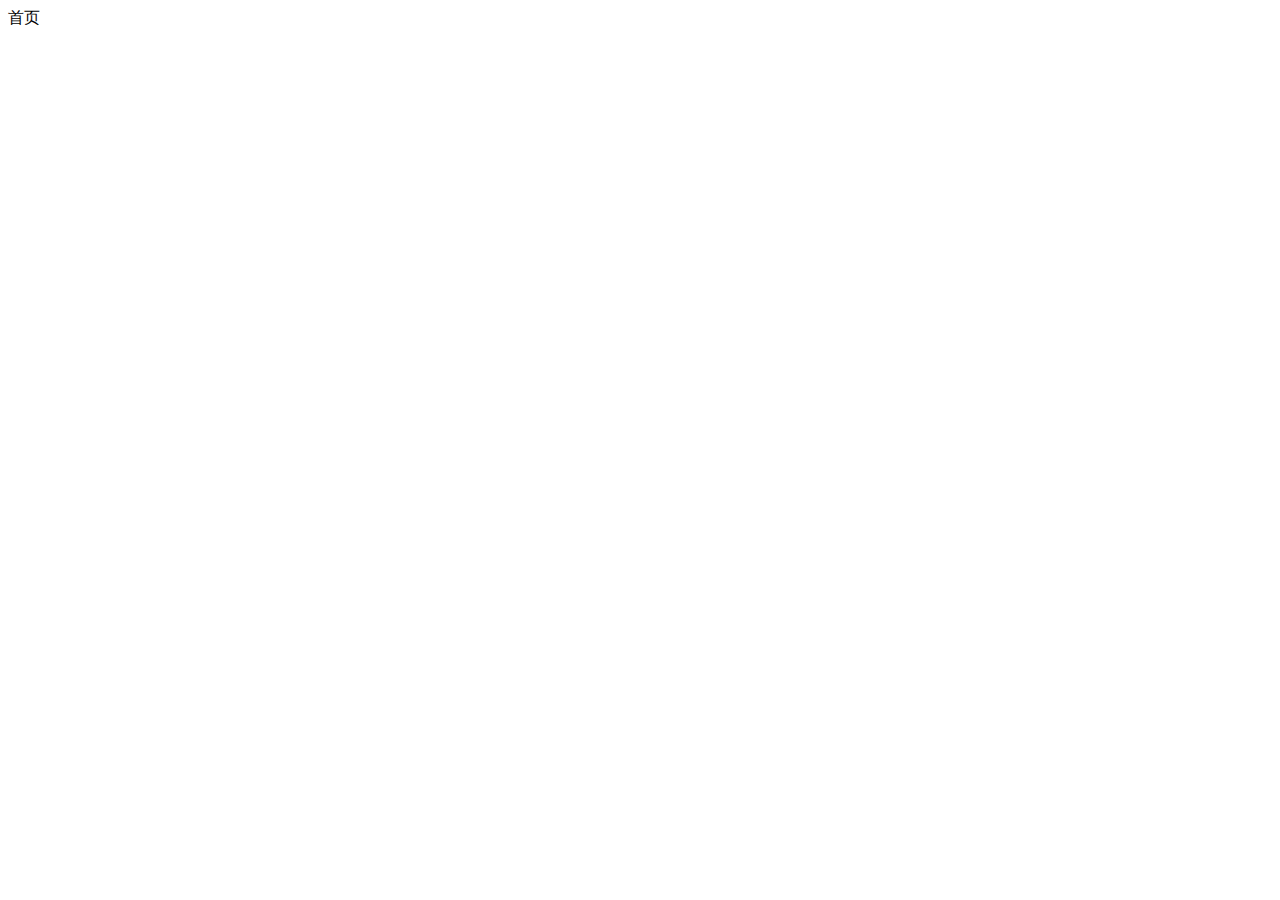
==== public/back1/index.html @ 12dce704 "初始化页面" ====
<!DOCTYPE html>
<html lang="en">

<head>
    <meta charset="UTF-8">
    <meta name="viewport" content="width=device-width, initial-scale=1.0">
    <meta http-equiv="X-UA-Compatible" content="ie=edge">
    <title>Document</title>
</head>

<body>
    <div>
        首页
    </div>
</body>

</html>
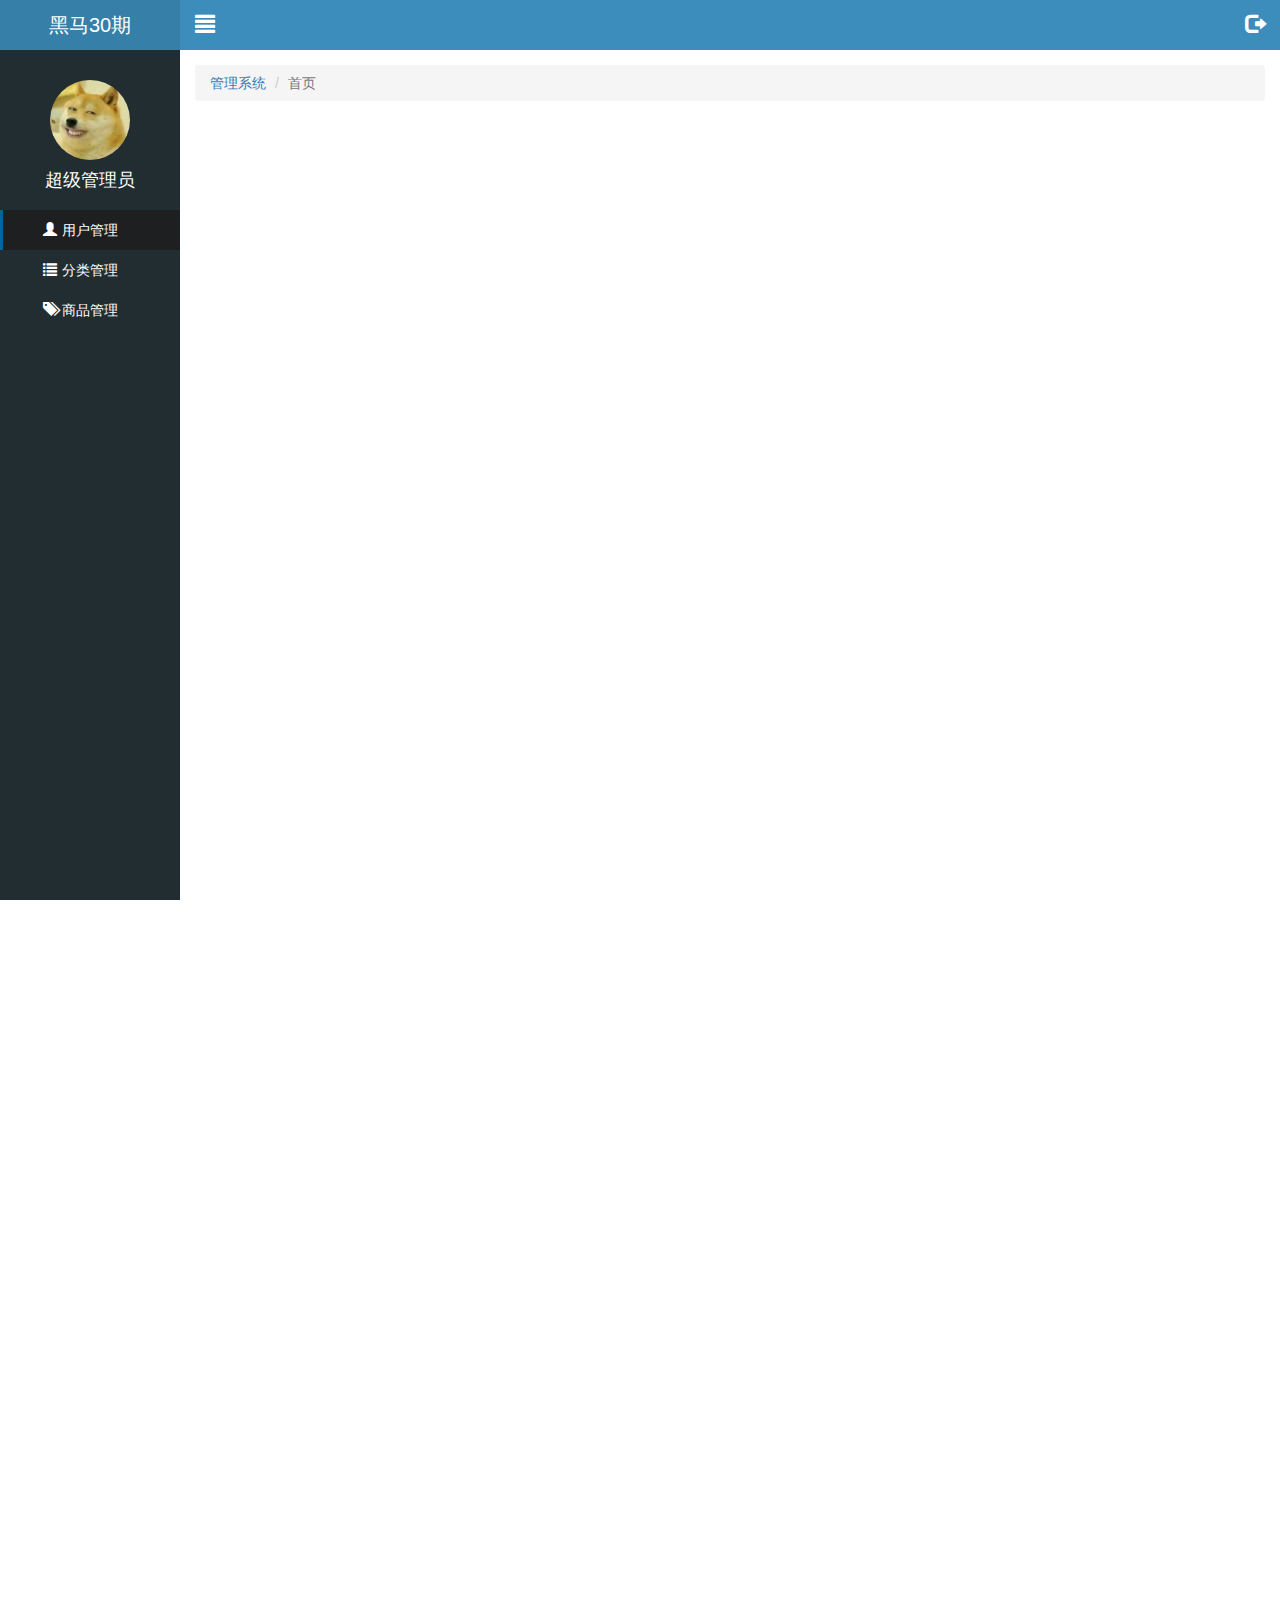
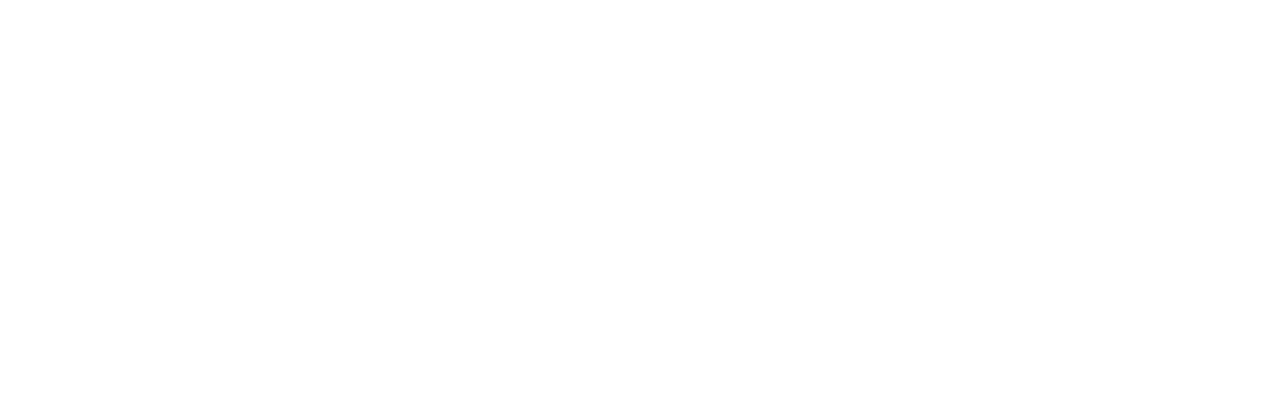
==== commit dfc8d70f: "首页公共部分完成" ====
--- a/public/back1/index.html
+++ b/public/back1/index.html
@@ -5,13 +5,76 @@
     <meta charset="UTF-8">
     <meta name="viewport" content="width=device-width, initial-scale=1.0">
     <meta http-equiv="X-UA-Compatible" content="ie=edge">
-    <title>Document</title>
+    <link rel="stylesheet" href="./lib/bootstrap/css/bootstrap.min.css">
+    <link rel="stylesheet" href="./lib/bootstrap-validator/css/bootstrapValidator.min.css">
+    <link rel="stylesheet" href="./css/common.css">
+    <link rel="stylesheet" href="./lib/nprogress/nprogress.css">
+    <title>乐淘商城</title>
 </head>
 
 <body>
-    <div>
-        首页
+    <div class="lt-aside">
+        <div class="title">
+            <a href="#">黑马30期</a>
+        </div>
+        <div class="user">
+            <img src="./images/02.jpg" alt="">
+            <p>超级管理员</p>
+        </div>
+        <div class="nav">
+            <ul>
+                <li><a href="#" class="current"><i class="glyphicon glyphicon-user"></i><span>用户管理</span></a></li>
+                <li>
+                    <a href="javascript:;" class="category"><i class="glyphicon glyphicon-list"></i><span>分类管理</span></a>
+                    <div class="classify">
+                        <a href="#" class="first">一级分类</a>
+                        <a href="#" class="second">二级分类</a>
+                    </div>
+                </li>
+                <li><a href="#"><i class="glyphicon glyphicon-tags"></i><span>商品管理</span></a></li>
+            </ul>
+        </div>
     </div>
+    <div class="lt-main">
+        <div class="lt-topbar">
+            <a href="javascript:;" class="pull-left">
+                <i class="glyphicon glyphicon-align-justify"></i>
+            </a>
+            <a href="javascript:;" class="pull-right">
+                <i class="glyphicon glyphicon-log-out"></i>
+            </a>
+        </div>
+        <div class="container-fluid">
+            <ol class="breadcrumb">
+                <li><a href="#">管理系统</a></li>
+                <li class="active">首页</li>
+            </ol>
+        </div>
+    </div>
+    <!-- 模态框 -->
+    <div class="modal fade" tabindex="-1" id="myModal">
+        <div class="modal-dialog modal-sm">
+            <div class="modal-content">
+                <div class="modal-header">
+                    <button type="button" class="close" data-dismiss="modal">&times;</span></button>
+                    <h4 class="modal-title">温馨提示</h4>
+                </div>
+                <div class="modal-body">
+                    <p><i class="glyphicon glyphicon-info-sign"></i><span>您确定要推出后台管理系统吗？</span></p>
+                </div>
+                <div class="modal-footer">
+                    <button type="button" class="btn btn-default" data-dismiss="modal">取消</button>
+                    <button type="button" class="btn btn-primary btn-out">退出</button>
+                </div>
+            </div>
+        </div>
+    </div>
+    <script src="./lib/jquery/jquery.min.js"></script>
+    <script src="./lib/bootstrap/js/bootstrap.min.js"></script>
+    <script src="./lib/bootstrap-validator/js/bootstrapValidator.min.js"></script>
+    <script src="./lib/nprogress/nprogress.js"></script>
+    <script src="./js/islogin.js"></script>
+    <script src="./js/common.js"></script>
 </body>
 
 </html>--- a/public/back1/lib/bootstrap-validator/css/bootstrapValidator.min.css
+++ b/public/back1/lib/bootstrap-validator/css/bootstrapValidator.min.css
@@ -0,0 +1,11 @@
+/*!
+ * BootstrapValidator (http://bootstrapvalidator.com)
+ * The best jQuery plugin to validate form fields. Designed to use with Bootstrap 3
+ *
+ * @version     v0.5.1, built on 2014-08-22 4:55:09 PM
+ * @author      https://twitter.com/nghuuphuoc
+ * @copyright   (c) 2013 - 2014 Nguyen Huu Phuoc
+ * @license     MIT
+ */
+
+.bv-form .help-block{margin-bottom:0}.bv-form .tooltip-inner{text-align:left}.nav-tabs li.bv-tab-success>a{color:#3c763d}.nav-tabs li.bv-tab-error>a{color:#a94442}--- a/public/back1/css/common.css
+++ b/public/back1/css/common.css
@@ -0,0 +1,150 @@
+.login-body {
+    background-color: #222D32;
+}
+
+.mt-150 {
+    margin-top: 150px;
+}
+
+a:link,
+a:visited,
+a:hover,
+a:active {
+    text-decoration: none;
+}
+
+ul,
+ol {
+    list-style: none;
+    margin: 0;
+    padding: 0;
+}
+
+.panel {
+    padding: 0;
+    border: none;
+}
+
+.panel .panel-heading {
+    background-color: #337AB7;
+    font-size: 20px;
+    height: 60px;
+    line-height: 40px;
+    text-align: center;
+    color: white;
+}
+
+/* 左侧边栏 */
+.lt-aside {
+    width: 180px;
+    height: 100%;
+    background-color: #222D32;
+    position: fixed;
+    top: 0;
+    left: 0;
+    z-index: 999;
+    transition: all 1s;
+}
+
+.lt-aside.hidemenu {
+    left: -180px;
+}
+
+.lt-aside .title a {
+    display: block;
+    width: 100%;
+    height: 50px;
+    line-height: 50px;
+    color: white;
+    font-size: 20px;
+    text-align: center;
+    margin-bottom: 30px;
+    background-color: #367FA9;
+}
+
+.lt-aside .user img {
+    width: 80px;
+    height: 80px;
+    border-radius: 50%;
+    margin: 0px auto;
+    display: block;
+}
+
+.lt-aside .user p {
+    font-size: 18px;
+    color: white;
+    text-align: center;
+    height: 40px;
+    line-height: 40px;
+}
+
+.lt-aside .nav ul li a {
+    height: 40px;
+    line-height: 40px;
+    color: white;
+    display: block;
+    padding-left: 40px;
+    border-left: 3px solid transparent;
+}
+
+.lt-aside .nav ul li a span {
+    margin-left: 5px;
+}
+
+.lt-aside .nav ul li a.current {
+    background-color: #1D1F21;
+    border-left: 3px solid #006699;
+}
+
+.lt-aside .nav ul li .first,
+.lt-aside .nav ul li .second {
+    padding-left: 60px;
+}
+
+.lt-aside .nav ul li .classify {
+    display: none;
+}
+
+/* 右边主体部分 */
+.lt-main {
+    padding-left: 180px;
+    height: 2000px;
+    padding-top: 50px;
+    transition: all 1s;
+}
+
+.lt-main .lt-topbar {
+    width: 100%;
+    height: 50px;
+    background-color: #3C8DBC;
+    position: fixed;
+    top: 0;
+    left: 0;
+    padding-left: 180px;
+    transition: all 1s;
+}
+
+.lt-main .lt-topbar.hidemenu {
+    padding-left: 0;
+}
+
+.lt-main .lt-topbar a {
+    width: 50px;
+    height: 50px;
+    text-align: center;
+    line-height: 50px;
+    font-size: 20px;
+    color: white;
+}
+
+.lt-main.hidemenu {
+    padding-left: 0;
+}
+
+.lt-main .container-fluid .breadcrumb {
+    margin-top: 15px;
+}
+
+.modal-body p {
+    color: red;
+}--- a/public/back1/lib/nprogress/nprogress.css
+++ b/public/back1/lib/nprogress/nprogress.css
@@ -0,0 +1,74 @@
+/* Make clicks pass-through */
+#nprogress {
+  pointer-events: none;
+}
+
+#nprogress .bar {
+  background: greenyellow;
+
+  position: fixed;
+  z-index: 10000;
+  top: 0;
+  left: 0;
+
+  width: 100%;
+  height: 2px;
+}
+
+/* Fancy blur effect */
+#nprogress .peg {
+  display: block;
+  position: absolute;
+  right: 0px;
+  width: 100px;
+  height: 100%;
+  box-shadow: 0 0 10px #29d, 0 0 5px #29d;
+  opacity: 1.0;
+
+  -webkit-transform: rotate(3deg) translate(0px, -4px);
+      -ms-transform: rotate(3deg) translate(0px, -4px);
+          transform: rotate(3deg) translate(0px, -4px);
+}
+
+/* Remove these to get rid of the spinner */
+#nprogress .spinner {
+  display: block;
+  position: fixed;
+  z-index: 1031;
+  top: 15px;
+  right: 15px;
+}
+
+#nprogress .spinner-icon {
+  width: 18px;
+  height: 18px;
+  box-sizing: border-box;
+
+  border: solid 2px transparent;
+  border-top-color: #29d;
+  border-left-color: #29d;
+  border-radius: 50%;
+
+  -webkit-animation: nprogress-spinner 400ms linear infinite;
+          animation: nprogress-spinner 400ms linear infinite;
+}
+
+.nprogress-custom-parent {
+  overflow: hidden;
+  position: relative;
+}
+
+.nprogress-custom-parent #nprogress .spinner,
+.nprogress-custom-parent #nprogress .bar {
+  position: absolute;
+}
+
+@-webkit-keyframes nprogress-spinner {
+  0%   { -webkit-transform: rotate(0deg); }
+  100% { -webkit-transform: rotate(360deg); }
+}
+@keyframes nprogress-spinner {
+  0%   { transform: rotate(0deg); }
+  100% { transform: rotate(360deg); }
+}
+
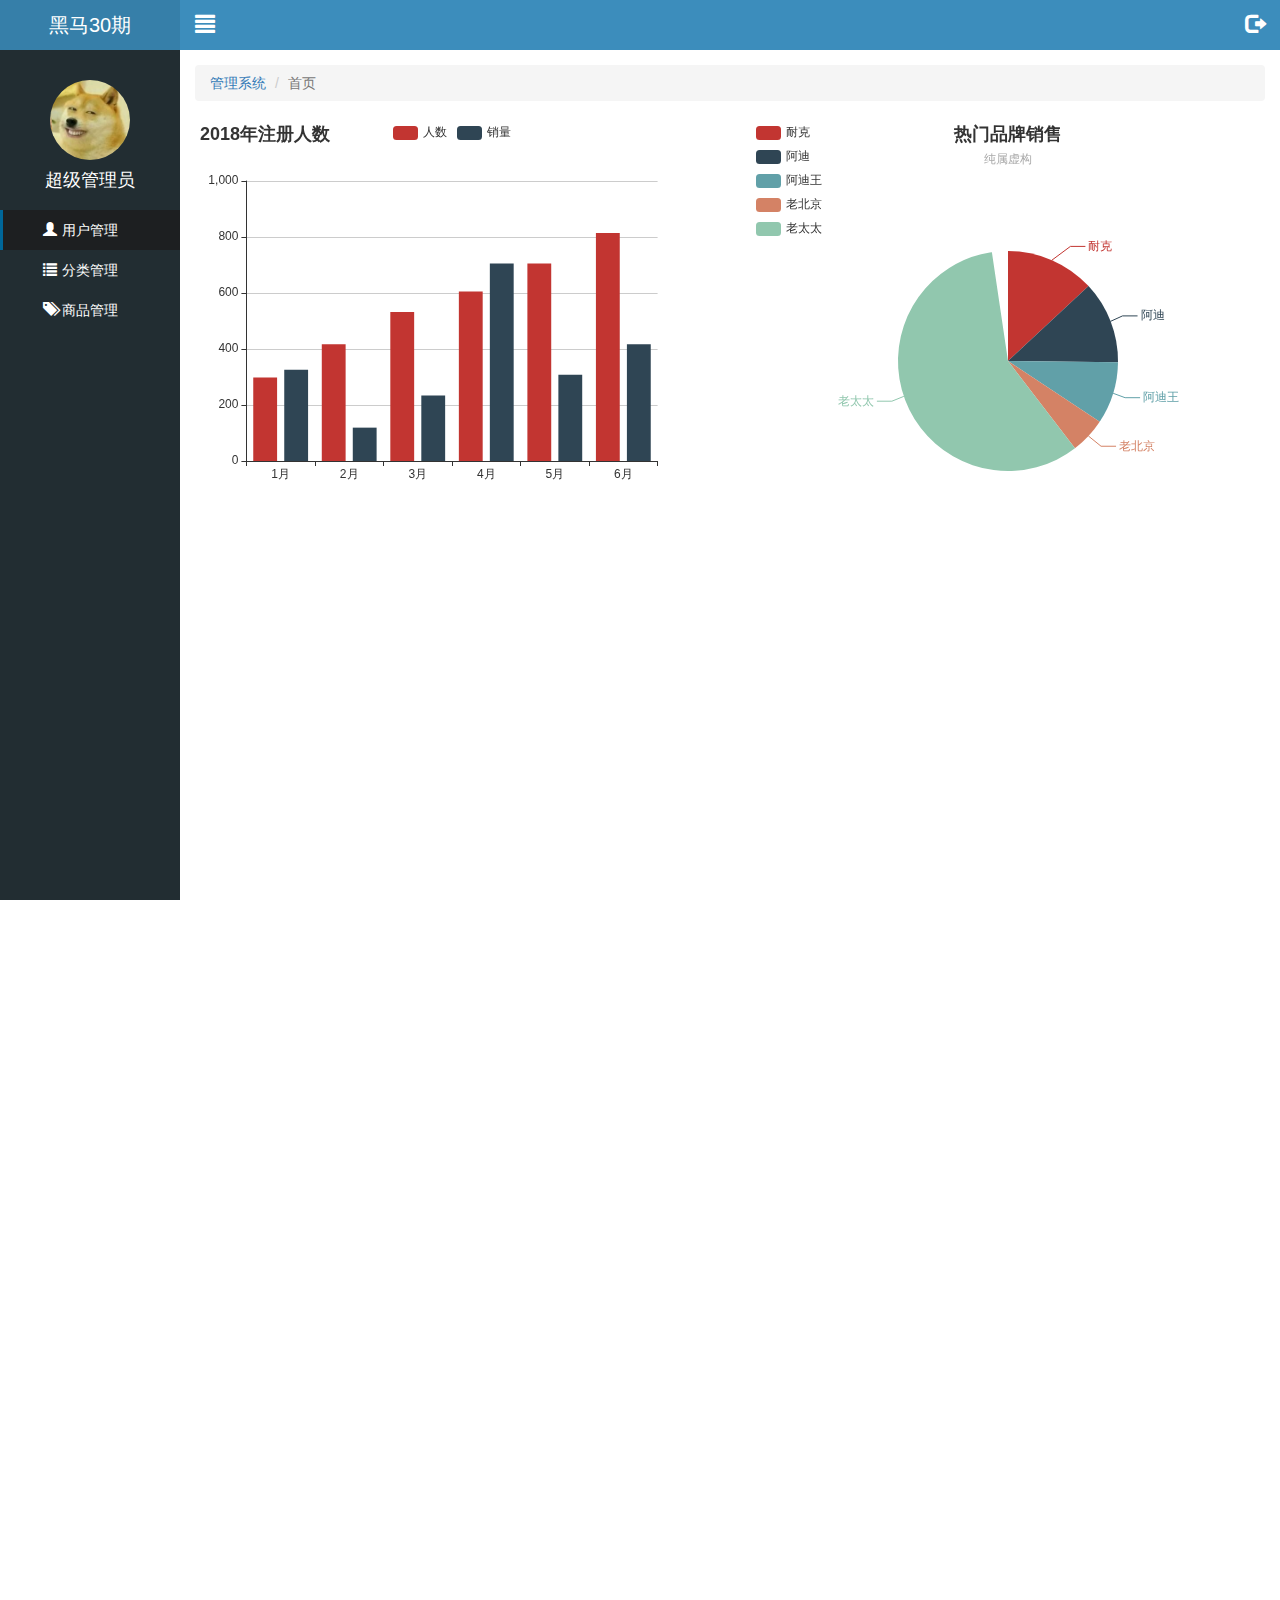
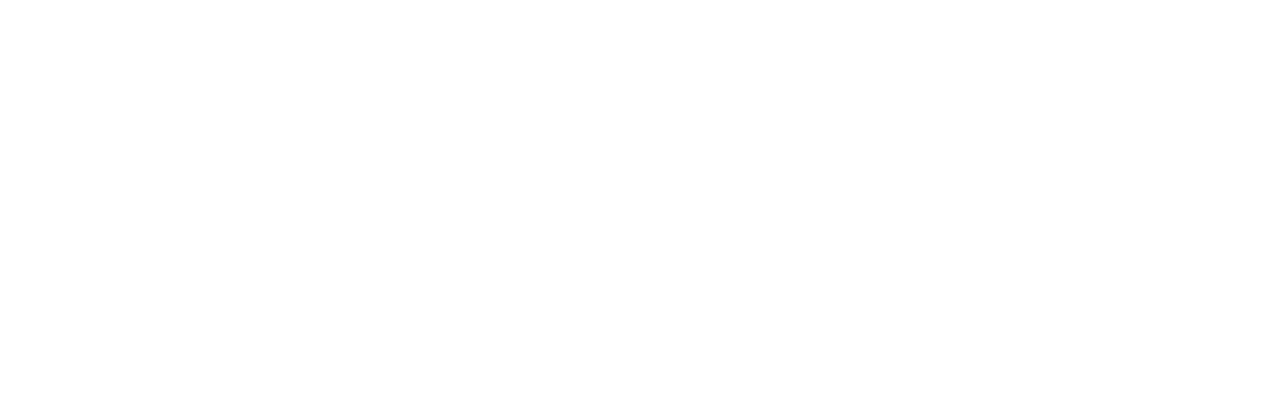
==== commit 41972595: "首页完成" ====
--- a/public/back1/index.html
+++ b/public/back1/index.html
@@ -23,15 +23,15 @@
         </div>
         <div class="nav">
             <ul>
-                <li><a href="#" class="current"><i class="glyphicon glyphicon-user"></i><span>用户管理</span></a></li>
+                <li><a href="user.html" class="current"><i class="glyphicon glyphicon-user"></i><span>用户管理</span></a></li>
                 <li>
                     <a href="javascript:;" class="category"><i class="glyphicon glyphicon-list"></i><span>分类管理</span></a>
                     <div class="classify">
-                        <a href="#" class="first">一级分类</a>
-                        <a href="#" class="second">二级分类</a>
+                        <a href="first.html" class="first">一级分类</a>
+                        <a href="second.html" class="second">二级分类</a>
                     </div>
                 </li>
-                <li><a href="#"><i class="glyphicon glyphicon-tags"></i><span>商品管理</span></a></li>
+                <li><a href="product.html"><i class="glyphicon glyphicon-tags"></i><span>商品管理</span></a></li>
             </ul>
         </div>
     </div>
@@ -49,6 +49,10 @@
                 <li><a href="#">管理系统</a></li>
                 <li class="active">首页</li>
             </ol>
+            <div class="chart">
+                <div class="chart-1 pull-left"></div>
+                <div class="chart-2 pull-right"></div>
+            </div>
         </div>
     </div>
     <!-- 模态框 -->
@@ -75,6 +79,8 @@
     <script src="./lib/nprogress/nprogress.js"></script>
     <script src="./js/islogin.js"></script>
     <script src="./js/common.js"></script>
+    <script src="./lib/echarts/echarts.common.min.js"></script>
+    <script src="./js/index.js"></script>
 </body>
 
 </html>--- a/public/back1/css/common.css
+++ b/public/back1/css/common.css
@@ -147,4 +147,10 @@
 
 .modal-body p {
     color: red;
+}
+
+.container-fluid .chart .chart-1,
+.container-fluid .chart .chart-2 {
+    width: 48%;
+    height: 400px;
 }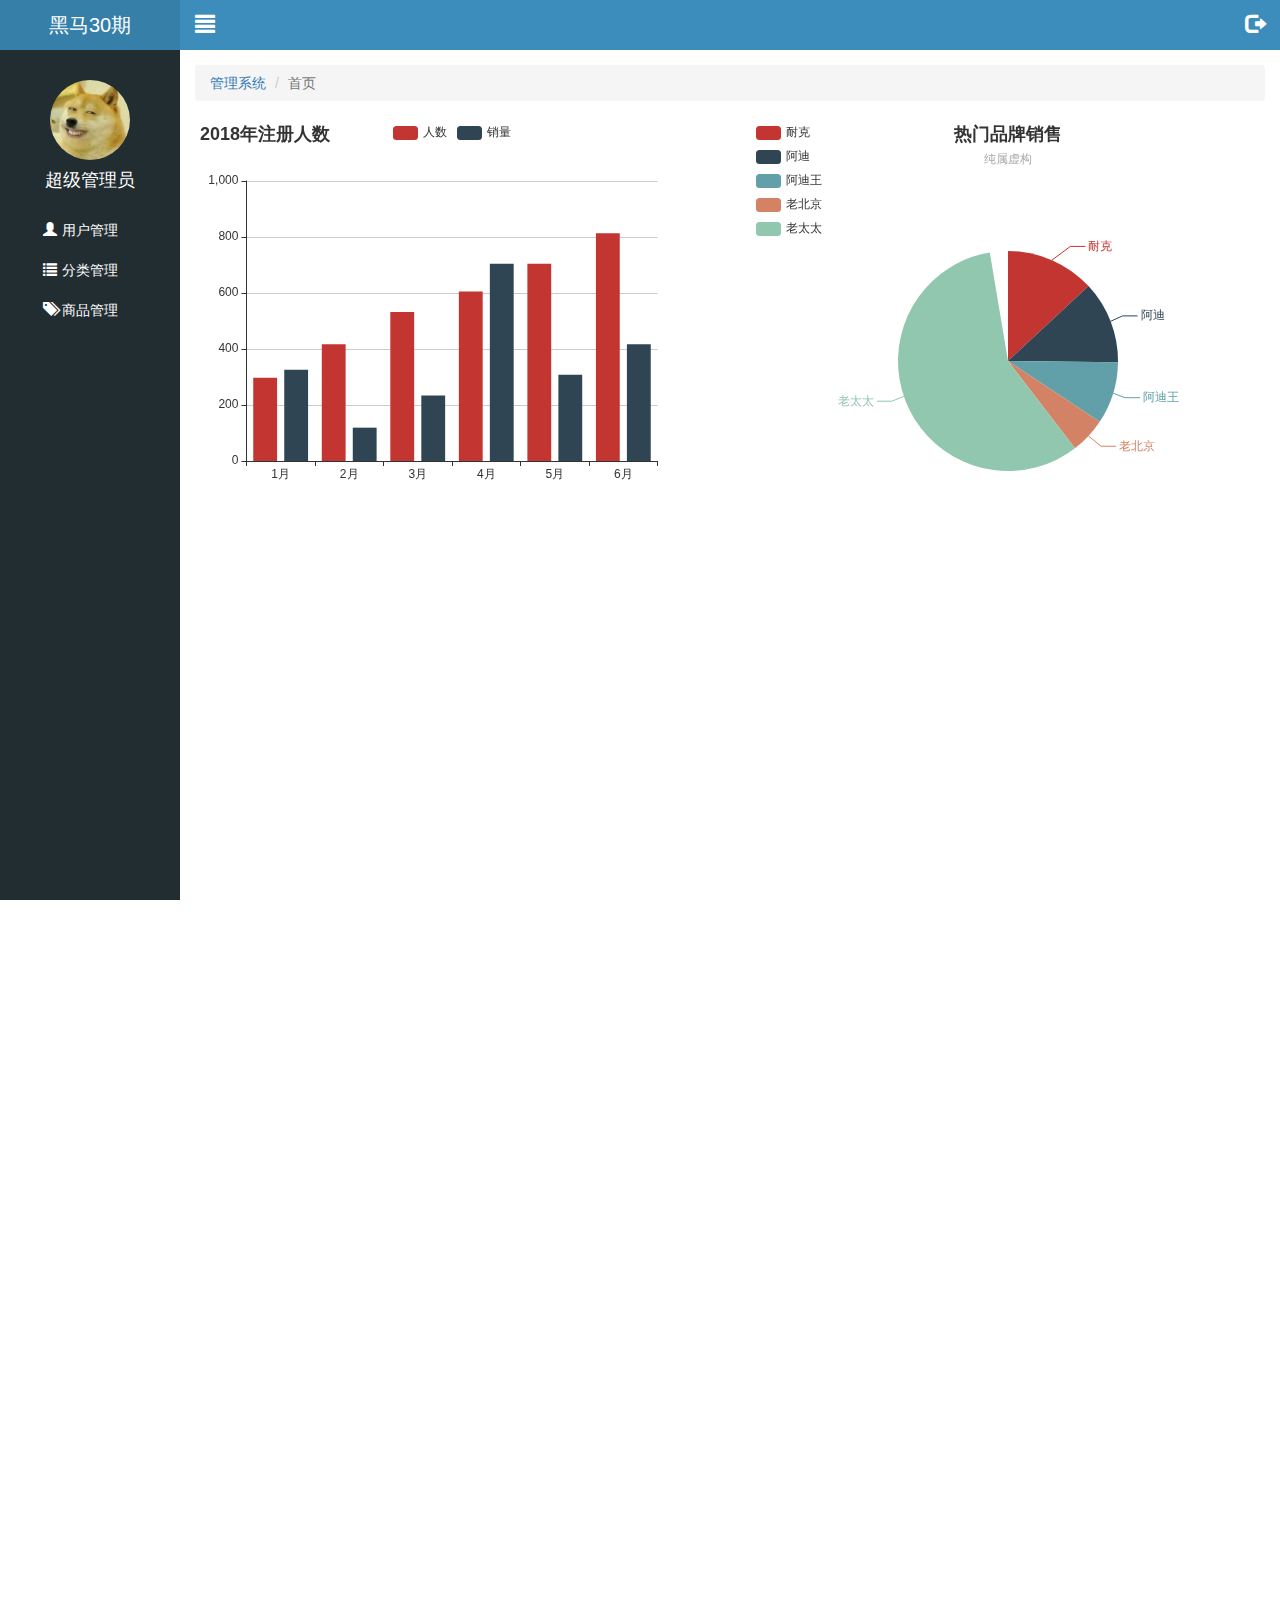
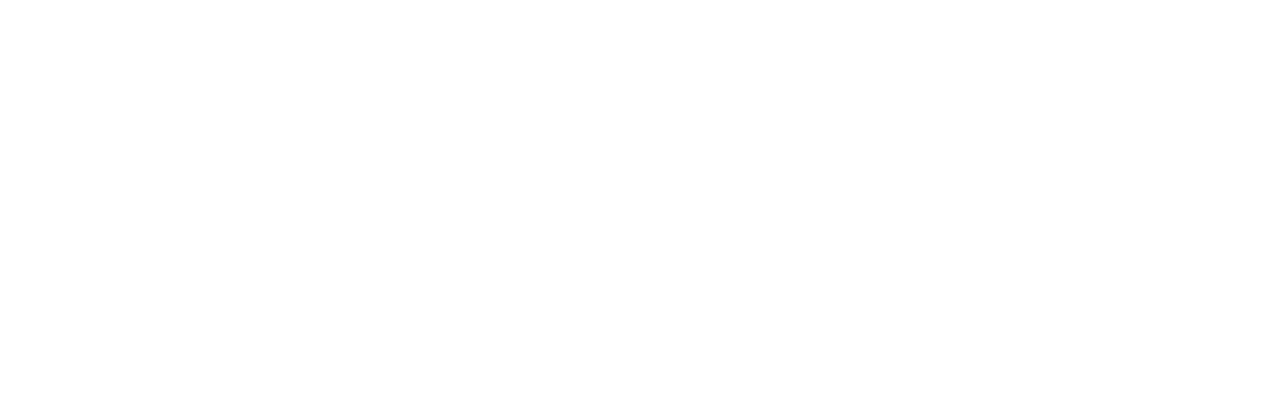
==== commit 2d5d28b5: "二级分页完成一半修改" ====
--- a/public/back1/index.html
+++ b/public/back1/index.html
@@ -23,7 +23,7 @@
         </div>
         <div class="nav">
             <ul>
-                <li><a href="user.html" class="current"><i class="glyphicon glyphicon-user"></i><span>用户管理</span></a></li>
+                <li><a href="user.html"><i class="glyphicon glyphicon-user"></i><span>用户管理</span></a></li>
                 <li>
                     <a href="javascript:;" class="category"><i class="glyphicon glyphicon-list"></i><span>分类管理</span></a>
                     <div class="classify">
--- a/public/back1/css/common.css
+++ b/public/back1/css/common.css
@@ -4,6 +4,16 @@
 
 .mt-150 {
     margin-top: 150px;
+}
+
+.mt-50 {
+    margin-top: 50px;
+}
+
+.table.table-bordered td,
+.table.table-bordered th {
+    text-align: center;
+    vertical-align: middle;
 }
 
 a:link,
